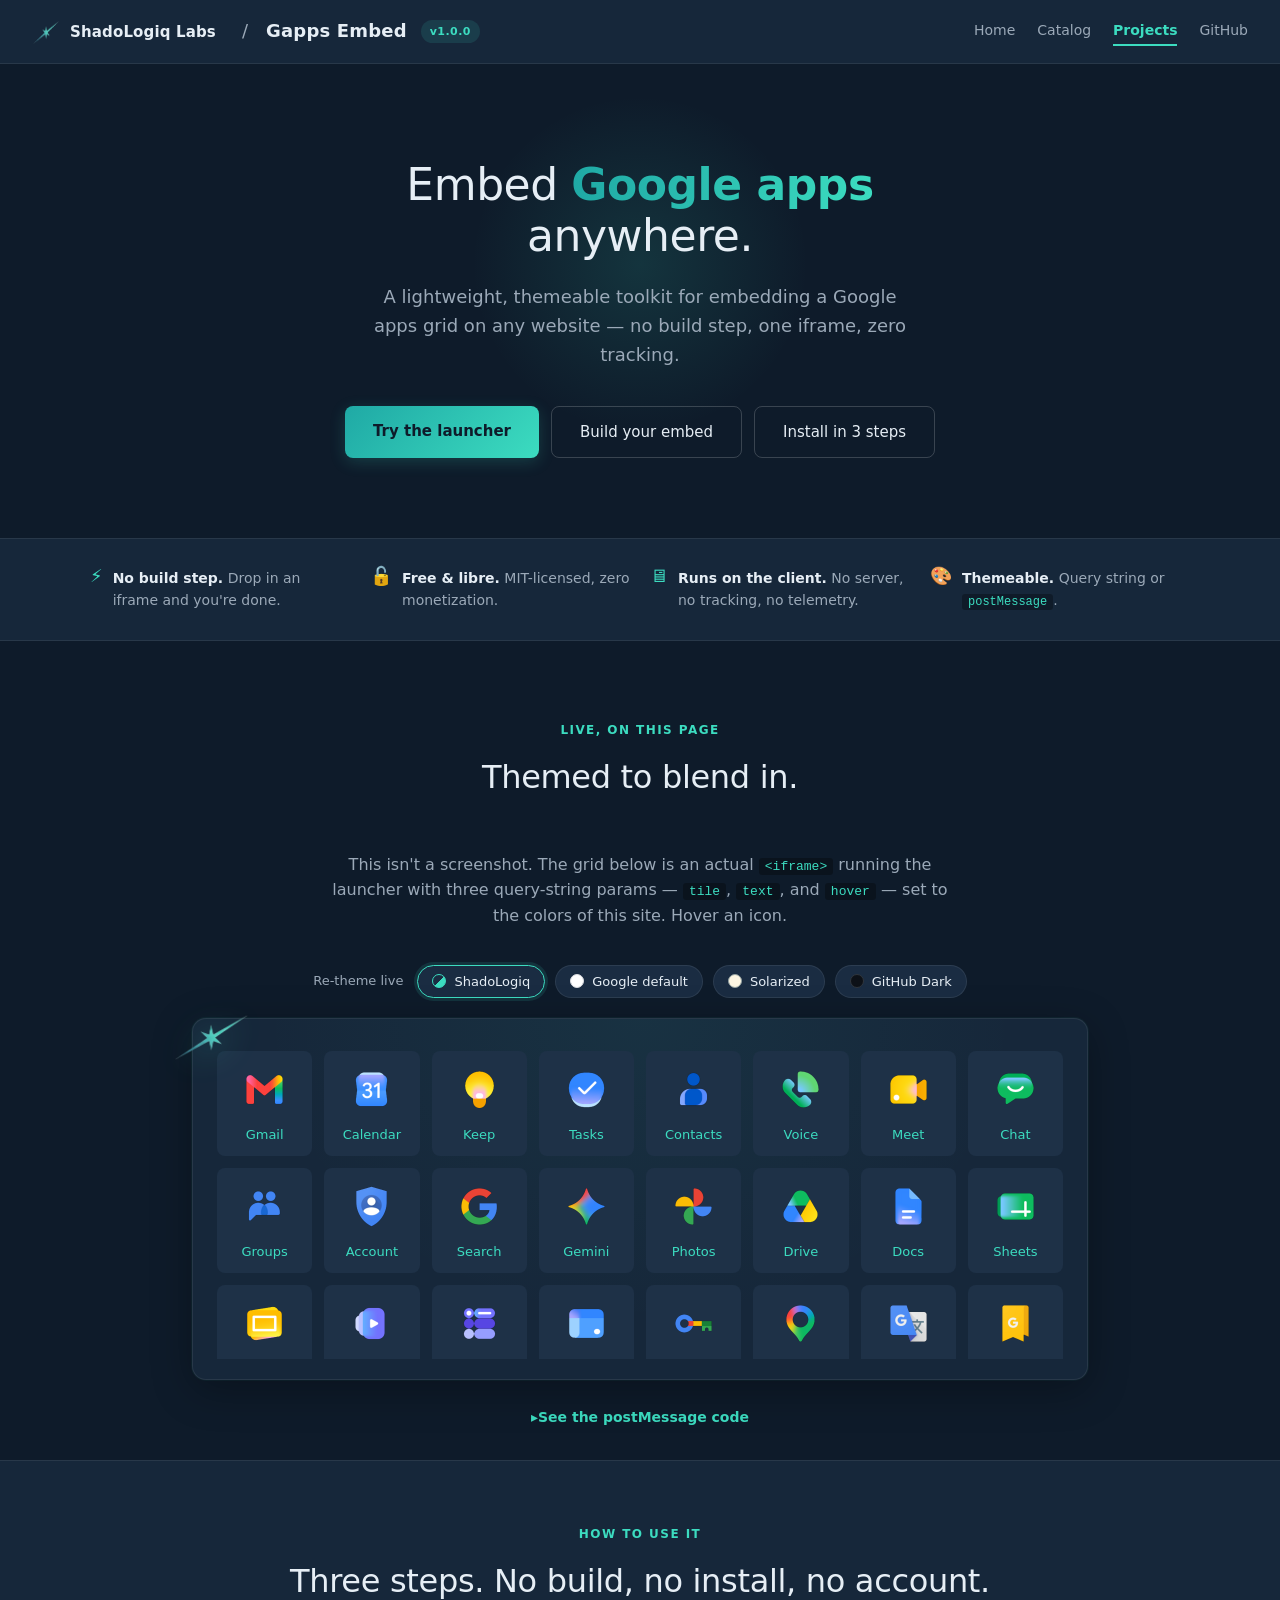
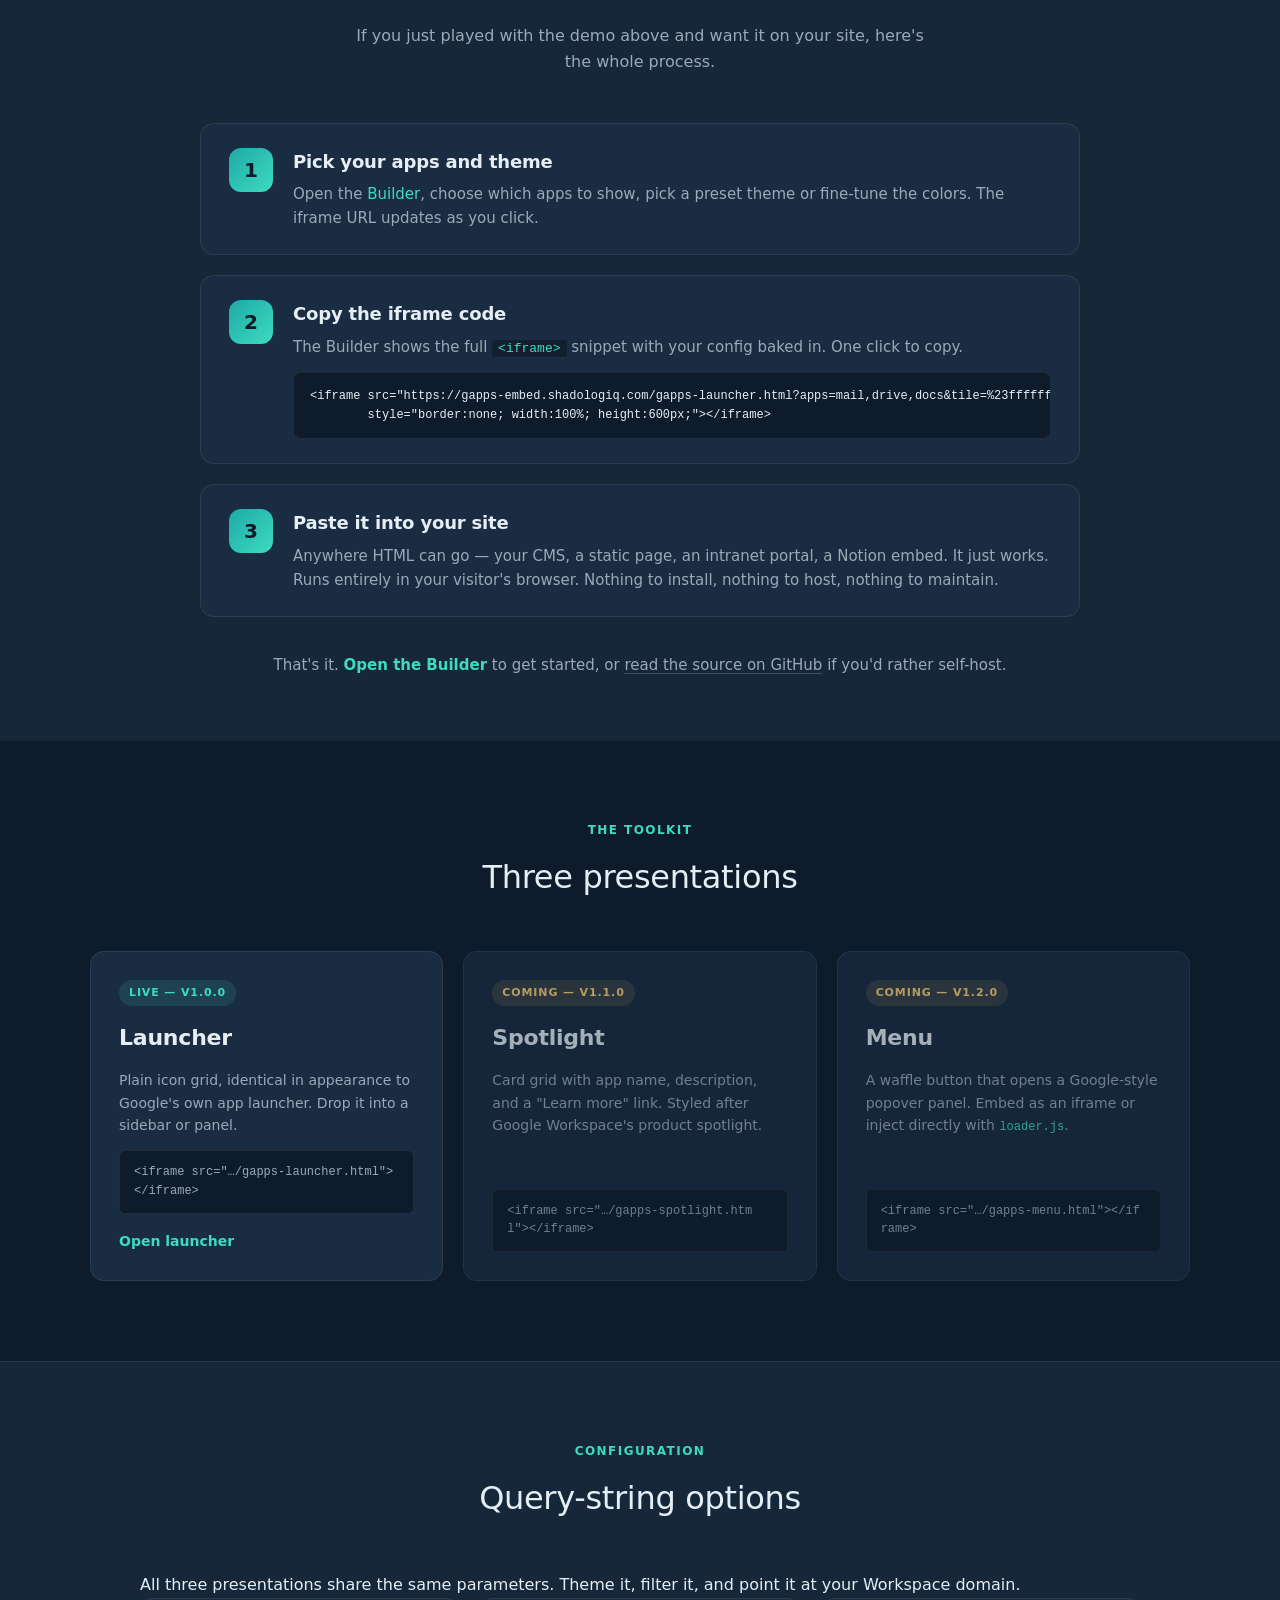
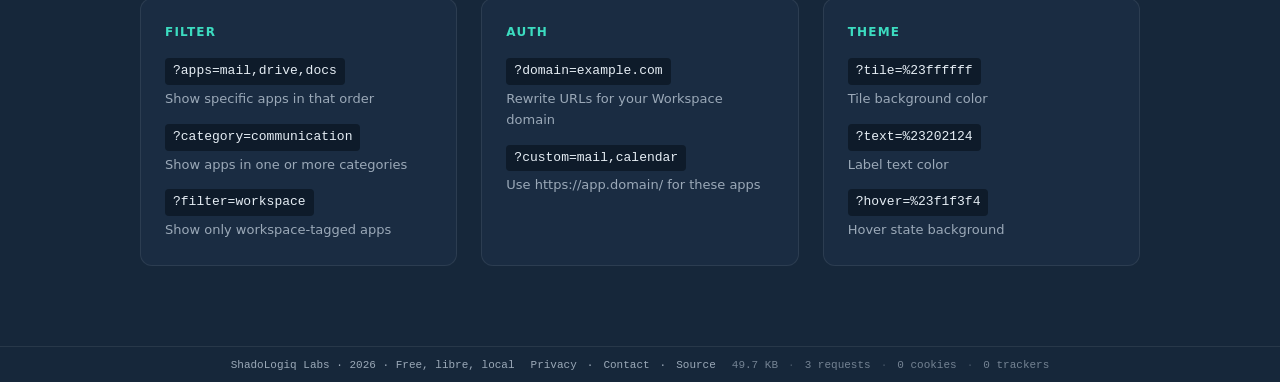
==== index.html @ b4b1fb2a "Point Catalog nav tab at catalog.shadologiq.com The catalog moved to catalog.shadologiq.com (tools. " ====
<!DOCTYPE html>
<!--
   ███████ ██   ██  █████  ██████   ██████  ██       ██████   ██████  ██  ██████
   ██      ██   ██ ██   ██ ██   ██ ██    ██ ██      ██    ██ ██       ██ ██    ██
   ███████ ███████ ███████ ██   ██ ██    ██ ██      ██    ██ ██   ███ ██ ██    ██
        ██ ██   ██ ██   ██ ██   ██ ██    ██ ██      ██    ██ ██    ██ ██ ██ ▄▄ ██
   ███████ ██   ██ ██   ██ ██████   ██████  ███████  ██████   ██████  ██  ██████
                                                                          ▀▀
                      L  A  B  S    ·    G  A  P  P  S    E  M  B  E  D

   Reading the source? Good.
   This is one HTML page, vanilla JS, one PNG sprite. No framework, no build.
   Drop the iframe on any site, theme it via three URL params, ship.
   Documentation, the actual source, and contribution guide:
       github.com/shadologiq-labs/gapps-embed   ·   MIT-licensed
-->
<html lang="en">
<head>
<meta charset="utf-8">
<meta name="viewport" content="width=device-width, initial-scale=1">
<title>Gapps Embed — Embed Google apps anywhere</title>
<meta name="description" content="A lightweight, themeable toolkit for embedding a Google apps grid on any site. Free, open source, no telemetry, no build step.">

<link rel="icon" href="assets/favicon.ico" sizes="any">
<link rel="icon" type="image/png" sizes="32x32" href="assets/favicon-32.png">
<link rel="icon" type="image/png" sizes="192x192" href="assets/favicon-192.png">
<link rel="apple-touch-icon" sizes="256x256" href="assets/favicon-256.png">

<style>
  :root {
    --navy:        #16273A;
    --navy-deep:   #0E1B2A;
    --navy-soft:   #1E3147;
    --teal:        #1FA9A5;
    --teal-bright: #3CDCC0;
    --ink:         #E6EEF5;
    --ink-mute:    #9BA9B8;
    --line:        rgba(255,255,255,0.08);
    --tile:        #1A2C42;
    --pill-bg:     rgba(60, 220, 192, 0.12);
    --pill-text:   #3CDCC0;
    --soon-bg:     rgba(255, 197, 100, 0.12);
    --soon-text:   #FFD27A;
  }

  *, *::before, *::after { box-sizing: border-box; margin: 0; padding: 0; }

  /* Universal focus ring — teal, visible only on keyboard focus. */
  :focus { outline: none; }
  :focus-visible {
    outline: 2px solid var(--teal-bright);
    outline-offset: 3px;
    border-radius: 4px;
    transition: outline-offset 0.12s ease-out;
  }
  .brand-chip:focus-visible,
  .btn-primary:focus-visible,
  .btn-secondary:focus-visible {
    outline-offset: 2px;
    border-radius: 8px;
  }
  .theme-btn:focus-visible {
    outline-offset: 2px;
    border-radius: 999px;
  }
  .skip-link {
    position: absolute;
    top: 8px;
    left: 8px;
    padding: 10px 18px;
    background: var(--teal-bright);
    color: var(--navy-deep);
    font-weight: 600;
    font-size: 14px;
    border-radius: 8px;
    text-decoration: none;
    transform: translateY(-120%);
    transition: transform 0.18s ease-out;
    z-index: 100;
  }
  .skip-link:focus-visible {
    transform: translateY(0);
    outline: none;
  }

  html, body {
    background: var(--navy-deep);
    color: var(--ink);
    font-family: system-ui, -apple-system, 'Segoe UI', Roboto, Arial, sans-serif;
    line-height: 1.6;
    -webkit-font-smoothing: antialiased;
  }

  a { color: var(--teal-bright); text-decoration: none; }
  a:hover { text-decoration: underline; }

  /* ── Header ── */
  header {
    background: var(--navy);
    border-bottom: 1px solid var(--line);
    padding: 0 32px;
    height: 64px;
    display: flex;
    align-items: center;
    gap: 14px;
  }

  header .brand-chip {
    display: flex;
    align-items: center;
    gap: 10px;
    text-decoration: none;
    color: var(--ink);
    padding: 4px 8px;
    margin-left: -8px;
    border-radius: 8px;
    transition: background 0.15s;
  }

  header .brand-chip:hover {
    background: rgba(255,255,255,0.04);
    text-decoration: none;
  }

  header .brand-chip img { width: 28px; height: 28px; }

  header .brand-name {
    font-size: 15px;
    font-weight: 600;
    letter-spacing: 0.01em;
  }

  header .crumb-sep {
    color: var(--ink-mute);
    font-size: 18px;
    font-weight: 300;
    margin: 0 4px;
  }

  header h1 {
    font-size: 18px;
    font-weight: 600;
    color: var(--ink);
    letter-spacing: 0.01em;
  }

  header h1 .by {
    font-weight: 400;
    color: var(--ink-mute);
    font-size: 13px;
    margin-left: 4px;
  }

  header .ver {
    font-size: 11px;
    background: var(--pill-bg);
    color: var(--pill-text);
    padding: 3px 9px;
    border-radius: 99px;
    font-weight: 600;
    letter-spacing: 0.04em;
  }

  header nav {
    margin-left: auto;
    display: flex;
    gap: 22px;
    font-size: 14px;
  }

  header nav a {
    color: var(--ink-mute);
    transition: color 0.15s;
    padding: 2px 0;
  }

  header nav a:hover {
    color: var(--ink);
    text-decoration: none;
  }

  header nav a.is-active {
    color: var(--teal-bright);
    font-weight: 600;
    border-bottom: 2px solid var(--teal-bright);
  }

  /* ── Hero ── */
  .hero {
    text-align: center;
    padding: 96px 32px 80px;
    max-width: 760px;
    margin: 0 auto;
    position: relative;
  }

  /* Brand flare — subtle echo of the homepage's ignition flare.
     No animation here; project pages get ambient brand presence, not ceremony. */
  .hero::before {
    content: '';
    position: absolute;
    top: 30px;
    left: 50%;
    transform: translateX(-50%);
    width: 340px;
    height: 340px;
    background: radial-gradient(circle, rgba(60,220,192,1) 0%, rgba(60,220,192,0) 70%);
    opacity: 0.13;
    pointer-events: none;
    z-index: 0;
  }

  .hero > * { position: relative; z-index: 1; }

  .hero h2 {
    font-size: 44px;
    font-weight: 300;
    line-height: 1.15;
    margin-bottom: 22px;
    letter-spacing: -0.01em;
  }

  .hero h2 strong {
    font-weight: 700;
    background: linear-gradient(90deg, var(--teal), var(--teal-bright));
    -webkit-background-clip: text;
    background-clip: text;
    color: transparent;
  }

  .hero p {
    font-size: 18px;
    color: var(--ink-mute);
    max-width: 560px;
    margin: 0 auto 36px;
  }

  .hero-actions {
    display: flex;
    gap: 12px;
    justify-content: center;
    flex-wrap: wrap;
  }

  .btn-primary {
    display: inline-block;
    padding: 13px 28px;
    background: linear-gradient(135deg, var(--teal), var(--teal-bright));
    color: var(--navy-deep);
    border-radius: 8px;
    font-size: 15px;
    font-weight: 600;
    border: none;
    transition: transform 0.15s, box-shadow 0.15s;
    box-shadow: 0 4px 16px rgba(60,220,192,0.18);
  }

  .btn-primary:hover {
    transform: translateY(-1px);
    box-shadow: 0 6px 20px rgba(60,220,192,0.3);
    text-decoration: none;
  }

  .btn-secondary {
    display: inline-block;
    padding: 13px 28px;
    border: 1px solid rgba(255,255,255,0.18);
    color: var(--ink);
    border-radius: 8px;
    font-size: 15px;
    font-weight: 500;
    transition: background 0.15s, border-color 0.15s;
  }

  .btn-secondary:hover {
    background: rgba(255,255,255,0.06);
    border-color: rgba(255,255,255,0.28);
    text-decoration: none;
  }

  /* ── Principles strip ── */
  .principles {
    background: var(--navy);
    border-top: 1px solid var(--line);
    border-bottom: 1px solid var(--line);
    padding: 28px 32px;
  }

  .principles ul {
    list-style: none;
    max-width: 1100px;
    margin: 0 auto;
    display: grid;
    grid-template-columns: repeat(auto-fit, minmax(220px, 1fr));
    gap: 20px;
  }

  .principles li {
    display: flex;
    align-items: flex-start;
    gap: 10px;
    font-size: 14px;
    color: var(--ink-mute);
  }

  .principles li strong {
    color: var(--ink);
    font-weight: 600;
  }

  .principles .icon {
    color: var(--teal-bright);
    font-size: 18px;
    line-height: 1;
    flex-shrink: 0;
  }

  /* ── Live demo ── */
  .live-demo {
    padding: 80px 32px 24px;
    max-width: 960px;
    margin: 0 auto;
    text-align: center;
  }

  .demo-lede {
    color: var(--ink-mute);
    font-size: 16px;
    max-width: 640px;
    margin: 0 auto 36px;
  }

  .demo-lede code {
    font-family: 'Menlo', 'Consolas', monospace;
    font-size: 13px;
    color: var(--teal-bright);
    background: rgba(0,0,0,0.3);
    padding: 1px 6px;
    border-radius: 3px;
  }

  .theme-switcher {
    display: flex;
    flex-wrap: wrap;
    gap: 10px;
    justify-content: center;
    align-items: center;
    margin-bottom: 20px;
  }

  .theme-switcher-label {
    font-size: 13px;
    color: var(--ink-mute);
    margin-right: 4px;
  }

  .theme-btn {
    display: inline-flex;
    align-items: center;
    gap: 8px;
    padding: 8px 14px;
    background: var(--tile);
    border: 1px solid var(--line);
    border-radius: 99px;
    color: var(--ink);
    font-size: 13px;
    font-weight: 500;
    font-family: inherit;
    cursor: pointer;
    transition: border-color 0.15s, background 0.15s, transform 0.1s;
  }

  .theme-btn:hover {
    border-color: rgba(60,220,192,0.4);
    background: var(--navy-soft);
  }

  .theme-btn.is-active {
    border-color: var(--teal-bright);
    box-shadow: 0 0 0 3px rgba(60,220,192,0.12);
  }

  .theme-btn:active { transform: scale(0.97); }

  .theme-btn .swatch {
    width: 14px;
    height: 14px;
    border-radius: 99px;
    border: 1px solid;
    flex-shrink: 0;
  }

  .demo-frame {
    background: var(--navy);
    border: 1px solid var(--line);
    border-radius: 14px;
    padding: 20px 12px;
    box-shadow: 0 10px 40px rgba(0,0,0,0.3), 0 0 0 1px rgba(60,220,192,0.05);
    position: relative;
    transition: background 0.3s;
  }

  .demo-frame::before {
    content: '';
    position: absolute;
    inset: 0;
    background: radial-gradient(ellipse at top, rgba(60,220,192,0.06) 0%, transparent 60%);
    pointer-events: none;
    border-radius: 14px;
  }

  /* Spark accent: brand punctuation, leads the eye into the demo */
  .demo-frame::after {
    content: '';
    position: absolute;
    top: -22px;
    left: -22px;
    width: 80px;
    height: 80px;
    background: url('assets/sll_spark_service_mark.png') no-repeat center / contain;
    filter: drop-shadow(0 4px 16px rgba(60,220,192,0.45));
    pointer-events: none;
    z-index: 2;
  }

  .demo-frame iframe {
    border: none;
    width: 100%;
    height: 320px;
    display: block;
    position: relative;
    z-index: 1;
    opacity: 0;
    transition: opacity 0.4s ease-out;
  }

  .demo-frame.is-loaded iframe { opacity: 1; }

  .demo-skeleton {
    position: absolute;
    inset: 20px 12px;
    display: flex;
    align-items: center;
    justify-content: center;
    pointer-events: none;
    z-index: 1;
    transition: opacity 0.4s ease-out;
  }

  .demo-frame.is-loaded .demo-skeleton { opacity: 0; }

  .demo-skeleton::before {
    content: '';
    width: 56px;
    height: 56px;
    background: url('assets/sll_spark_service_mark.png') no-repeat center / contain;
    filter: drop-shadow(0 0 14px rgba(60,220,192,0.5));
    animation: spark-pulse 1.4s ease-in-out infinite;
  }

  @keyframes spark-pulse {
    0%, 100% { opacity: 0.35; transform: scale(0.92); }
    50%      { opacity: 0.9;  transform: scale(1.05); }
  }

  /* Reduced-motion respected — decorative transitions off, meaningful ones kept. */
  @media (prefers-reduced-motion: reduce) {
    .demo-skeleton::before { animation: none; opacity: 0.55; }
    .btn-primary, .btn-secondary, .theme-btn, .card, .card-link {
      transition: none !important;
    }
    .btn-primary:hover { transform: none; }
    .theme-btn:active { transform: none; }
  }

  .demo-source {
    margin-top: 18px;
    text-align: left;
    max-width: 720px;
    margin-left: auto;
    margin-right: auto;
  }

  .demo-source summary {
    color: var(--teal-bright);
    font-size: 14px;
    font-weight: 600;
    cursor: pointer;
    padding: 8px 0;
    list-style: none;
    text-align: center;
  }

  .demo-source summary::-webkit-details-marker { display: none; }

  .demo-source summary::before {
    content: '▸ ';
    transition: transform 0.15s;
    display: inline-block;
  }

  .demo-source[open] summary::before {
    transform: rotate(90deg);
  }

  .demo-source pre {
    background: var(--navy-deep);
    border: 1px solid var(--line);
    border-radius: 8px;
    padding: 16px 18px;
    margin-top: 10px;
    overflow-x: auto;
    font-family: 'Menlo', 'Consolas', monospace;
    font-size: 13px;
    color: var(--ink);
    line-height: 1.6;
  }

  .demo-source .hl-comment { color: var(--ink-mute); font-style: italic; }
  .demo-source .hl-str     { color: var(--teal-bright); }

  /* ── Install: the visitor's actual question after the demo ── */
  .install {
    padding: 64px 32px;
    background: var(--navy);
    border-top: 1px solid var(--line);
  }

  .install-inner { max-width: 880px; margin: 0 auto; }

  .install .section-eyebrow,
  .install .section-title { text-align: center; }
  .install .section-title { margin-bottom: 16px; }

  .install-lede {
    text-align: center;
    color: var(--ink-mute);
    max-width: 580px;
    margin: 0 auto 48px;
  }

  .install-steps {
    list-style: none;
    display: flex;
    flex-direction: column;
    gap: 20px;
    counter-reset: step;
  }

  .install-steps li {
    display: flex;
    gap: 20px;
    align-items: flex-start;
    background: var(--tile);
    border: 1px solid var(--line);
    border-radius: 14px;
    padding: 24px 28px;
    transition: border-color 0.15s;
  }

  .install-steps li:hover { border-color: rgba(60,220,192,0.3); }

  .step-num {
    flex-shrink: 0;
    width: 44px;
    height: 44px;
    border-radius: 12px;
    background: linear-gradient(135deg, var(--teal), var(--teal-bright));
    color: var(--navy-deep);
    display: flex;
    align-items: center;
    justify-content: center;
    font-size: 20px;
    font-weight: 700;
  }

  .step-body { flex: 1; min-width: 0; }

  .step-body h4 {
    font-size: 18px;
    font-weight: 600;
    color: var(--ink);
    margin-bottom: 6px;
    letter-spacing: -0.01em;
  }

  .step-body p {
    font-size: 15px;
    color: var(--ink-mute);
  }

  .step-body p code {
    font-family: 'Menlo', 'Consolas', monospace;
    font-size: 13px;
    color: var(--teal-bright);
    background: rgba(0,0,0,0.3);
    padding: 1px 6px;
    border-radius: 3px;
  }

  .step-body pre {
    background: var(--navy-deep);
    border: 1px solid var(--line);
    border-radius: 8px;
    padding: 14px 16px;
    margin-top: 12px;
    overflow-x: auto;
    font-family: 'Menlo', 'Consolas', monospace;
    font-size: 12px;
    color: var(--ink);
    line-height: 1.55;
  }

  .install-foot {
    text-align: center;
    margin-top: 36px;
    color: var(--ink-mute);
    font-size: 15px;
  }

  .install-foot a {
    color: var(--teal-bright);
    font-weight: 600;
  }

  .install-foot .muted-link {
    color: var(--ink-mute);
    font-weight: 500;
    text-decoration: underline;
    text-decoration-color: rgba(155,169,184,0.3);
    text-underline-offset: 3px;
  }

  .install-foot .muted-link:hover { color: var(--ink); text-decoration-color: var(--ink); }

  /* ── Presentations ── */
  .presentations {
    padding: 80px 32px;
  }

  .section-eyebrow {
    text-align: center;
    font-size: 12px;
    font-weight: 700;
    text-transform: uppercase;
    letter-spacing: 0.12em;
    color: var(--teal-bright);
    margin-bottom: 12px;
  }

  .section-title {
    text-align: center;
    font-size: 32px;
    font-weight: 300;
    margin-bottom: 48px;
    letter-spacing: -0.01em;
  }

  .cards {
    display: grid;
    grid-template-columns: repeat(auto-fit, minmax(280px, 1fr));
    gap: 20px;
    max-width: 1100px;
    margin: 0 auto;
  }

  .card {
    background: var(--tile);
    border-radius: 14px;
    padding: 28px;
    border: 1px solid var(--line);
    display: flex;
    flex-direction: column;
    gap: 14px;
    transition: border-color 0.15s, transform 0.15s;
  }

  .card:hover {
    border-color: rgba(60,220,192,0.3);
  }

  .card-badge {
    display: inline-block;
    font-size: 11px;
    font-weight: 700;
    text-transform: uppercase;
    letter-spacing: 0.08em;
    padding: 4px 10px;
    border-radius: 99px;
    align-self: flex-start;
  }

  .badge-live { background: var(--pill-bg); color: var(--pill-text); }
  .badge-soon { background: var(--soon-bg); color: var(--soon-text); }

  .card h4 {
    font-size: 22px;
    font-weight: 600;
    color: var(--ink);
    letter-spacing: -0.01em;
  }

  .card p {
    font-size: 14px;
    color: var(--ink-mute);
    flex: 1;
  }

  .card-embed {
    background: var(--navy-deep);
    border: 1px solid var(--line);
    border-radius: 6px;
    padding: 12px 14px;
    font-family: 'Menlo', 'Consolas', monospace;
    font-size: 12px;
    color: var(--ink-mute);
    word-break: break-all;
    line-height: 1.55;
  }

  .card-link {
    display: inline-flex;
    align-items: center;
    gap: 6px;
    font-size: 14px;
    font-weight: 600;
    color: var(--teal-bright);
    margin-top: 2px;
  }

  .card-link:hover {
    text-decoration: none;
  }

  .card.coming-soon { opacity: 0.7; }

  /* ── Params ── */
  .params {
    background: var(--navy);
    padding: 80px 32px;
    border-top: 1px solid var(--line);
  }

  .params-inner {
    max-width: 1000px;
    margin: 0 auto;
  }

  .params > p {
    text-align: center;
    color: var(--ink-mute);
    margin-bottom: 40px;
    max-width: 560px;
    margin-left: auto;
    margin-right: auto;
  }

  .param-grid {
    display: grid;
    grid-template-columns: repeat(auto-fit, minmax(280px, 1fr));
    gap: 24px;
  }

  .param-group {
    background: var(--tile);
    border: 1px solid var(--line);
    border-radius: 12px;
    padding: 24px;
  }

  .param-group h5 {
    font-size: 12px;
    font-weight: 700;
    text-transform: uppercase;
    letter-spacing: 0.1em;
    color: var(--teal-bright);
    margin-bottom: 16px;
  }

  .param-row {
    display: flex;
    flex-direction: column;
    gap: 4px;
    margin-bottom: 14px;
  }

  .param-row:last-child { margin-bottom: 0; }

  .param-row code {
    font-family: 'Menlo', 'Consolas', monospace;
    font-size: 13px;
    color: var(--ink);
    background: var(--navy-deep);
    padding: 3px 8px;
    border-radius: 4px;
    align-self: flex-start;
  }

  .param-row span {
    font-size: 13px;
    color: var(--ink-mute);
  }

  /* ── Footer ── */
  /* Canonical footer strip — consistent across all ShadoLogiq Labs surfaces. */
  footer {
    background: var(--navy);
    border-top: 1px solid var(--line);
    padding: 10px 32px;
    display: flex;
    align-items: center;
    gap: 16px;
    font-family: 'Menlo', 'Consolas', monospace;
    font-size: 11px;
    color: var(--ink-mute);
    flex-wrap: wrap;
    justify-content: center;
  }

  footer p { margin: 0; }
  .footer-org { color: var(--ink-mute); }

  .footer-links { display: flex; gap: 10px; align-items: center; }
  .footer-links a { color: var(--ink-mute); transition: color 0.15s; }
  .footer-links a:hover { color: var(--teal-bright); text-decoration: none; }

  .footer-stats {
    display: flex;
    gap: 10px;
    opacity: 0.7;
    align-items: center;
    flex-wrap: wrap;
  }

  .footer-stats .stat-sep { opacity: 0.5; }

  /* ── Mobile ── */
  @media (max-width: 640px) {
    header { height: auto; padding: 12px 18px; flex-wrap: wrap; }
    header nav { width: 100%; margin: 0; gap: 16px; }
    .hero { padding: 60px 18px 56px; }
    .hero h2 { font-size: 32px; }
    .hero p { font-size: 16px; }
    .live-demo, .install, .presentations, .params, footer { padding-left: 18px; padding-right: 18px; }
    .install-steps li { flex-direction: column; gap: 14px; padding: 20px; }
    .step-num { width: 36px; height: 36px; font-size: 17px; }
    .demo-frame iframe { height: 480px; }
    .demo-frame::after { width: 60px; height: 60px; top: -16px; left: -16px; }
    .section-title { font-size: 26px; }
  }
</style>
</head>
<body>

<a href="#main" class="skip-link">Skip to main content</a>

<header>
  <a href="https://shadologiq.com" class="brand-chip" aria-label="ShadoLogiq Labs home">
    <img src="assets/sll_spark_service_mark.png" alt="">
    <span class="brand-name">ShadoLogiq Labs</span>
  </a>
  <span class="crumb-sep">/</span>
  <h1>Gapps Embed</h1>
  <span class="ver">v1.0.0</span>
  <nav aria-label="Primary">
    <a href="https://shadologiq.com/">Home</a>
    <a href="https://catalog.shadologiq.com/">Catalog</a>
    <a href="https://shadologiq.com/projects/" class="is-active" aria-current="page">Projects</a>
    <a href="https://github.com/shadologiq-labs">GitHub</a>
  </nav>
</header>

<section class="hero" id="main">
  <h2>Embed <strong>Google apps</strong> anywhere.</h2>
  <p>A lightweight, themeable toolkit for embedding a Google apps grid on any website — no build step, one iframe, zero tracking.</p>
  <div class="hero-actions">
    <a href="gapps-launcher.html" class="btn-primary">Try the launcher</a>
    <a href="gapps-builder.html" class="btn-secondary">Build your embed</a>
    <a href="#install" class="btn-secondary">Install in 3 steps</a>
  </div>
</section>

<section class="principles">
  <ul>
    <li><span class="icon">⚡</span><span><strong>No build step.</strong> Drop in an iframe and you're done.</span></li>
    <li><span class="icon">🔓</span><span><strong>Free &amp; libre.</strong> MIT-licensed, zero monetization.</span></li>
    <li><span class="icon">🖥</span><span><strong>Runs on the client.</strong> No server, no tracking, no telemetry.</span></li>
    <li><span class="icon">🎨</span><span><strong>Themeable.</strong> Query string or <code style="background:rgba(0,0,0,0.3);padding:1px 6px;border-radius:3px;font-size:12px;color:var(--teal-bright);">postMessage</code>.</span></li>
  </ul>
</section>

<section class="live-demo">
  <div class="section-eyebrow">Live, on this page</div>
  <h3 class="section-title">Themed to blend in.</h3>
  <p class="demo-lede">This isn't a screenshot. The grid below is an actual <code>&lt;iframe&gt;</code> running the launcher with three query-string params — <code>tile</code>, <code>text</code>, and <code>hover</code> — set to the colors of this site. Hover an icon.</p>

  <div class="theme-switcher" role="group" aria-label="Theme presets">
    <span class="theme-switcher-label">Re-theme live</span>
    <button type="button" class="theme-btn is-active" data-theme="shadologiq"
            data-tile="#1E3147" data-text="#3CDCC0" data-hover="#3CDCC0" data-hover-text="#0E1B2A">
      <span class="swatch" style="background:linear-gradient(135deg,#1A2C42 0%,#1A2C42 50%,#3CDCC0 50%,#3CDCC0 100%);border-color:#3CDCC0"></span>
      ShadoLogiq
    </button>
    <button type="button" class="theme-btn" data-theme="google"
            data-tile="#ffffff" data-text="#3c4043" data-hover="#f1f3f4"
            data-frame-bg="#ffffff">
      <span class="swatch" style="background:#ffffff;border-color:#dadce0"></span>
      Google default
    </button>
    <button type="button" class="theme-btn" data-theme="solarized"
            data-tile="#FDF6E3" data-text="#586E75" data-hover="#EEE8D5">
      <span class="swatch" style="background:#FDF6E3;border-color:#93A1A1"></span>
      Solarized
    </button>
    <button type="button" class="theme-btn" data-theme="github-dark"
            data-tile="#0D1117" data-text="#C9D1D9" data-hover="#161B22">
      <span class="swatch" style="background:#0D1117;border-color:#30363D"></span>
      GitHub Dark
    </button>
  </div>

  <div class="demo-frame" id="demo-frame">
    <div class="demo-skeleton" aria-hidden="true"></div>
    <iframe
      id="demo-iframe"
      src="gapps-launcher.html?tile=%231E3147&amp;text=%233CDCC0&amp;hover=%233CDCC0&amp;texthover=%230E1B2A"
      title="Gapps Embed launcher — themed for ShadoLogiq Labs"
      loading="lazy"
      onload="document.getElementById('demo-frame').classList.add('is-loaded')"></iframe>
  </div>

  <details class="demo-source">
    <summary>See the postMessage code</summary>
<pre><code><span class="hl-comment">// Re-theme the launcher live — no reload, no query-string rebuild</span>
iframe.contentWindow.postMessage({
  type: <span class="hl-str">'gapps-embed-theme'</span>,
  tileBg:         <span class="hl-str">'#1E3147'</span>,  <span class="hl-comment">// muted navy at rest</span>
  hoverBg:        <span class="hl-str">'#3CDCC0'</span>,  <span class="hl-comment">// ignite to teal-bright on hover</span>
  textColor:      <span class="hl-str">'#3CDCC0'</span>,  <span class="hl-comment">// teal label at rest</span>
  textColorHover: <span class="hl-str">'#0E1B2A'</span>   <span class="hl-comment">// flip to navy-deep on the lit tile</span>
}, <span class="hl-str">'*'</span>);</code></pre>
  </details>
</section>

<script>
  (function() {
    var iframe = document.getElementById('demo-iframe');
    var buttons = document.querySelectorAll('.theme-btn');

    var frame = document.querySelector('.demo-frame');

    function applyTheme(btn) {
      buttons.forEach(function(b) { b.classList.remove('is-active'); });
      btn.classList.add('is-active');

      frame.style.background = btn.dataset.tile;

      iframe.contentWindow.postMessage({
        type: 'gapps-embed-theme',
        tileBg:         btn.dataset.tile,
        hoverBg:        btn.dataset.hover,
        textColor:      btn.dataset.text,
        textColorHover: btn.dataset.hoverText || btn.dataset.text
      }, '*');
    }

    buttons.forEach(function(btn) {
      btn.addEventListener('click', function() { applyTheme(btn); });
    });

    // Escape: if a theme button is focused, reset to ShadoLogiq default.
    // Otherwise blur whatever's focused — clears stuck focus rings.
    document.addEventListener('keydown', function (e) {
      if (e.key !== 'Escape') return;
      var active = document.activeElement;
      var isThemeBtn = active && active.classList && active.classList.contains('theme-btn');
      if (isThemeBtn) {
        applyTheme(buttons[0]); // first button = ShadoLogiq default
      }
      if (active && active.blur) active.blur();
    });
  })();
</script>

<!-- ──────────── Install: the visitor's actual question after the demo ──────────── -->
<section class="install" id="install">
  <div class="install-inner">
    <div class="section-eyebrow">How to use it</div>
    <h3 class="section-title">Three steps. No build, no install, no account.</h3>
    <p class="install-lede">If you just played with the demo above and want it on your site, here's the whole process.</p>

    <ol class="install-steps">
      <li>
        <div class="step-num">1</div>
        <div class="step-body">
          <h4>Pick your apps and theme</h4>
          <p>Open the <a href="gapps-builder.html">Builder</a>, choose which apps to show, pick a preset theme or fine-tune the colors. The iframe URL updates as you click.</p>
        </div>
      </li>
      <li>
        <div class="step-num">2</div>
        <div class="step-body">
          <h4>Copy the iframe code</h4>
          <p>The Builder shows the full <code>&lt;iframe&gt;</code> snippet with your config baked in. One click to copy.</p>
          <pre><code>&lt;iframe src="https://gapps-embed.shadologiq.com/gapps-launcher.html?apps=mail,drive,docs&amp;tile=%23ffffff"
        style="border:none; width:100%; height:600px;"&gt;&lt;/iframe&gt;</code></pre>
        </div>
      </li>
      <li>
        <div class="step-num">3</div>
        <div class="step-body">
          <h4>Paste it into your site</h4>
          <p>Anywhere HTML can go — your CMS, a static page, an intranet portal, a Notion embed. It just works. Runs entirely in your visitor's browser. Nothing to install, nothing to host, nothing to maintain.</p>
        </div>
      </li>
    </ol>

    <p class="install-foot">
      That's it. <a href="gapps-builder.html">Open the Builder</a> to get started, or
      <a href="https://github.com/shadologiq-labs/gapps-embed" class="muted-link">read the source on GitHub</a>
      if you'd rather self-host.
    </p>
  </div>
</section>

<section class="presentations">
  <div class="section-eyebrow">The toolkit</div>
  <h3 class="section-title">Three presentations</h3>
  <div class="cards">

    <div class="card">
      <span class="card-badge badge-live">Live — v1.0.0</span>
      <h4>Launcher</h4>
      <p>Plain icon grid, identical in appearance to Google's own app launcher. Drop it into a sidebar or panel.</p>
      <div class="card-embed">&lt;iframe src="…/gapps-launcher.html"&gt;&lt;/iframe&gt;</div>
      <a href="gapps-launcher.html" class="card-link">Open launcher</a>
    </div>

    <div class="card coming-soon">
      <span class="card-badge badge-soon">Coming — v1.1.0</span>
      <h4>Spotlight</h4>
      <p>Card grid with app name, description, and a "Learn more" link. Styled after Google Workspace's product spotlight.</p>
      <div class="card-embed">&lt;iframe src="…/gapps-spotlight.html"&gt;&lt;/iframe&gt;</div>
    </div>

    <div class="card coming-soon">
      <span class="card-badge badge-soon">Coming — v1.2.0</span>
      <h4>Menu</h4>
      <p>A waffle button that opens a Google-style popover panel. Embed as an iframe or inject directly with <code style="font-size:12px;color:var(--teal-bright);">loader.js</code>.</p>
      <div class="card-embed">&lt;iframe src="…/gapps-menu.html"&gt;&lt;/iframe&gt;</div>
    </div>

  </div>
</section>

<section class="params">
  <div class="params-inner">
    <div class="section-eyebrow">Configuration</div>
    <h3 class="section-title">Query-string options</h3>
    <p>All three presentations share the same parameters. Theme it, filter it, and point it at your Workspace domain.</p>

    <div class="param-grid">

      <div class="param-group">
        <h5>Filter</h5>
        <div class="param-row">
          <code>?apps=mail,drive,docs</code>
          <span>Show specific apps in that order</span>
        </div>
        <div class="param-row">
          <code>?category=communication</code>
          <span>Show apps in one or more categories</span>
        </div>
        <div class="param-row">
          <code>?filter=workspace</code>
          <span>Show only workspace-tagged apps</span>
        </div>
      </div>

      <div class="param-group">
        <h5>Auth</h5>
        <div class="param-row">
          <code>?domain=example.com</code>
          <span>Rewrite URLs for your Workspace domain</span>
        </div>
        <div class="param-row">
          <code>?custom=mail,calendar</code>
          <span>Use https://app.domain/ for these apps</span>
        </div>
      </div>

      <div class="param-group">
        <h5>Theme</h5>
        <div class="param-row">
          <code>?tile=%23ffffff</code>
          <span>Tile background color</span>
        </div>
        <div class="param-row">
          <code>?text=%23202124</code>
          <span>Label text color</span>
        </div>
        <div class="param-row">
          <code>?hover=%23f1f3f4</code>
          <span>Hover state background</span>
        </div>
      </div>

    </div>
  </div>
</section>

<footer>
  <p class="footer-org">ShadoLogiq Labs · 2026 · Free, libre, local</p>
  <p class="footer-links">
    <a href="https://shadologiq.com/privacy/">Privacy</a>
    <span class="stat-sep">·</span>
    <a href="https://github.com/shadologiq-labs">Contact</a>
    <span class="stat-sep">·</span>
    <a href="https://github.com/shadologiq-labs/gapps-embed">Source</a>
  </p>
  <p class="footer-stats" aria-live="polite">
    <span class="stat" id="stat-weight">— KB</span>
    <span class="stat-sep">·</span>
    <span class="stat" id="stat-requests">— requests</span>
    <span class="stat-sep">·</span>
    <span class="stat">0 cookies</span>
    <span class="stat-sep">·</span>
    <span class="stat">0 trackers</span>
  </p>
</footer>

<script>
  (function () {
    function update() {
      try {
        var entries = performance.getEntriesByType('resource');
        var bytes = 0;
        entries.forEach(function (e) {
          bytes += e.transferSize || e.encodedBodySize || 0;
        });
        var nav = performance.getEntriesByType('navigation')[0];
        if (nav) bytes += nav.transferSize || nav.encodedBodySize || 0;

        var ownRequests = entries.filter(function (e) {
          return e.name.indexOf(location.origin) === 0;
        }).length + 1;

        var w = document.getElementById('stat-weight');
        var r = document.getElementById('stat-requests');
        if (w && bytes > 0) w.textContent = (bytes / 1024).toFixed(1) + ' KB';
        if (r) r.textContent = ownRequests + ' request' + (ownRequests === 1 ? '' : 's');
      } catch (e) { /* old browser — leave the dashes */ }
    }
    if (document.readyState === 'complete') update();
    else window.addEventListener('load', update);
  })();
</script>

</body>
</html>
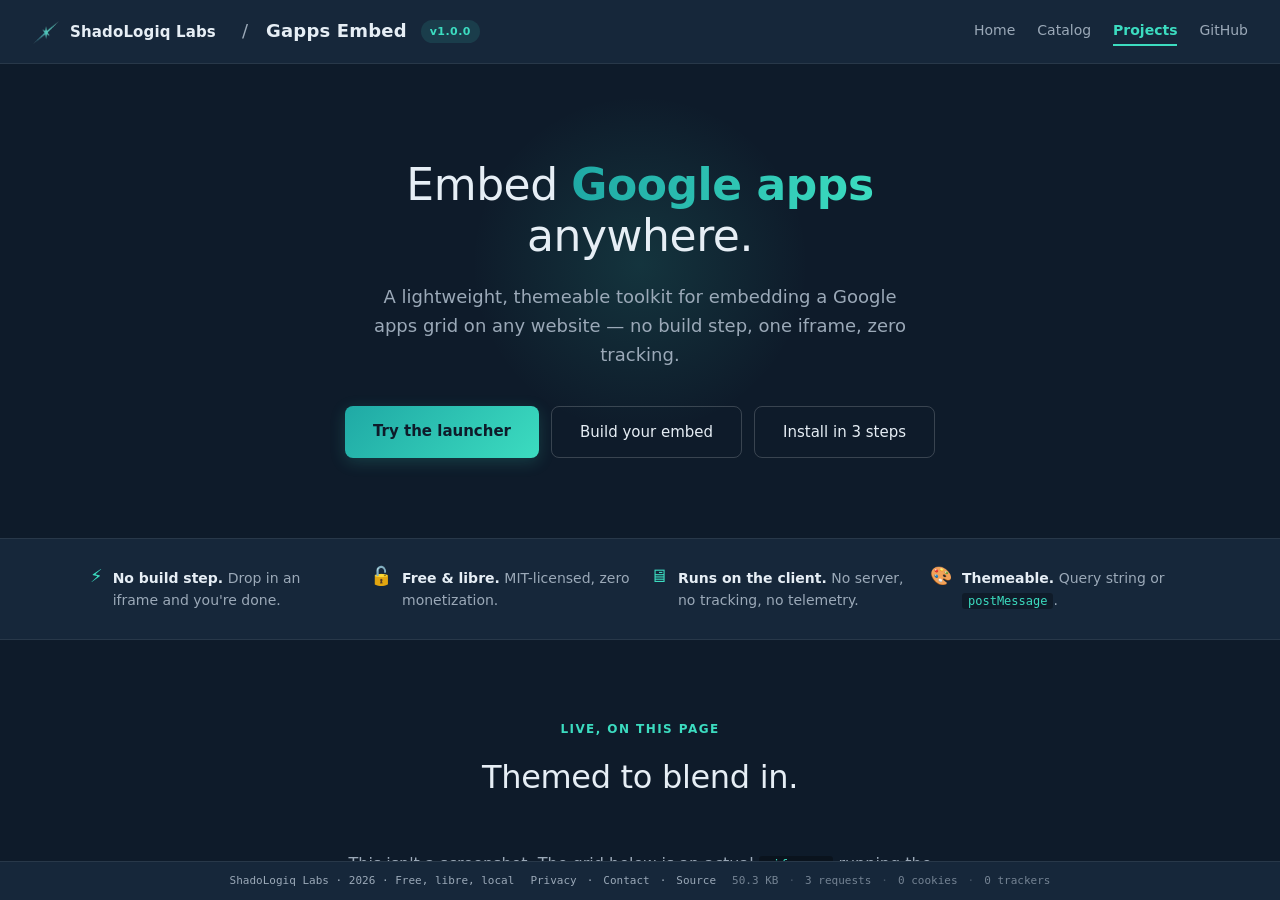
==== commit 3772d36f: "Port the app-shell layout to the gapps-embed landing page Brings index.html onto the same app-shell " ====
--- a/index.html
+++ b/index.html
@@ -83,12 +83,27 @@
     outline: none;
   }
 
-  html, body {
+  /* App-shell: non-scrolling flex column; header + footer pinned, a single
+     .content-well between them is the only scroll region. Matches the catalog
+     and home so the chrome stays put as content scrolls under it. */
+  html, body { height: 100%; }
+  body {
     background: var(--navy-deep);
     color: var(--ink);
     font-family: system-ui, -apple-system, 'Segoe UI', Roboto, Arial, sans-serif;
     line-height: 1.6;
     -webkit-font-smoothing: antialiased;
+    margin: 0;
+    display: flex;
+    flex-direction: column;
+    overflow: hidden;
+  }
+
+  .content-well {
+    flex: 1;
+    overflow-y: auto;
+    overflow-x: hidden;
+    scroll-padding-top: 16px;
   }
 
   a { color: var(--teal-bright); text-decoration: none; }
@@ -103,6 +118,7 @@
     display: flex;
     align-items: center;
     gap: 14px;
+    flex-shrink: 0;
   }
 
   header .brand-chip {
@@ -524,6 +540,7 @@
     padding: 64px 32px;
     background: var(--navy);
     border-top: 1px solid var(--line);
+    scroll-margin-top: 16px;
   }
 
   .install-inner { max-width: 880px; margin: 0 auto; }
@@ -815,6 +832,7 @@
     color: var(--ink-mute);
     flex-wrap: wrap;
     justify-content: center;
+    flex-shrink: 0;
   }
 
   footer p { margin: 0; }
@@ -869,6 +887,9 @@
     <a href="https://github.com/shadologiq-labs">GitHub</a>
   </nav>
 </header>
+
+<!-- Content well: the single scroll region (app-shell) -->
+<div class="content-well" id="content-well">
 
 <section class="hero" id="main">
   <h2>Embed <strong>Google apps</strong> anywhere.</h2>
@@ -1109,6 +1130,8 @@
   </div>
 </section>
 
+</div><!-- /.content-well -->
+
 <footer>
   <p class="footer-org">ShadoLogiq Labs · 2026 · Free, libre, local</p>
   <p class="footer-links">
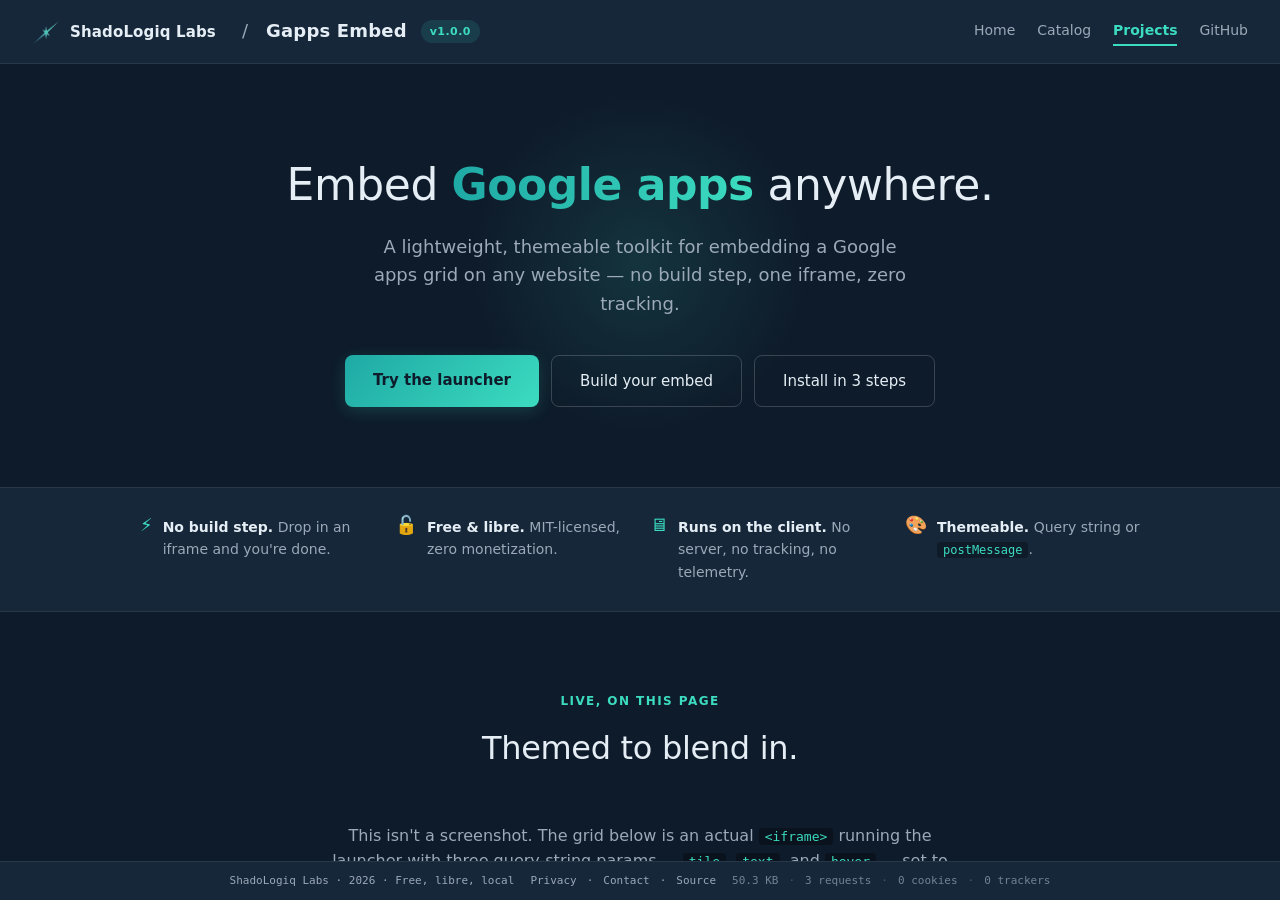
==== commit 71d7d337: "Standardize marketing-page content width to 1000px The marketing pages had drifted to four different" ====
--- a/index.html
+++ b/index.html
@@ -205,7 +205,7 @@
   .hero {
     text-align: center;
     padding: 96px 32px 80px;
-    max-width: 760px;
+    max-width: 1000px;
     margin: 0 auto;
     position: relative;
   }
@@ -304,7 +304,7 @@
 
   .principles ul {
     list-style: none;
-    max-width: 1100px;
+    max-width: 1000px;
     margin: 0 auto;
     display: grid;
     grid-template-columns: repeat(auto-fit, minmax(220px, 1fr));
@@ -334,7 +334,7 @@
   /* ── Live demo ── */
   .live-demo {
     padding: 80px 32px 24px;
-    max-width: 960px;
+    max-width: 1000px;
     margin: 0 auto;
     text-align: center;
   }
@@ -543,7 +543,7 @@
     scroll-margin-top: 16px;
   }
 
-  .install-inner { max-width: 880px; margin: 0 auto; }
+  .install-inner { max-width: 1000px; margin: 0 auto; }
 
   .install .section-eyebrow,
   .install .section-title { text-align: center; }
@@ -677,7 +677,7 @@
     display: grid;
     grid-template-columns: repeat(auto-fit, minmax(280px, 1fr));
     gap: 20px;
-    max-width: 1100px;
+    max-width: 1000px;
     margin: 0 auto;
   }
 
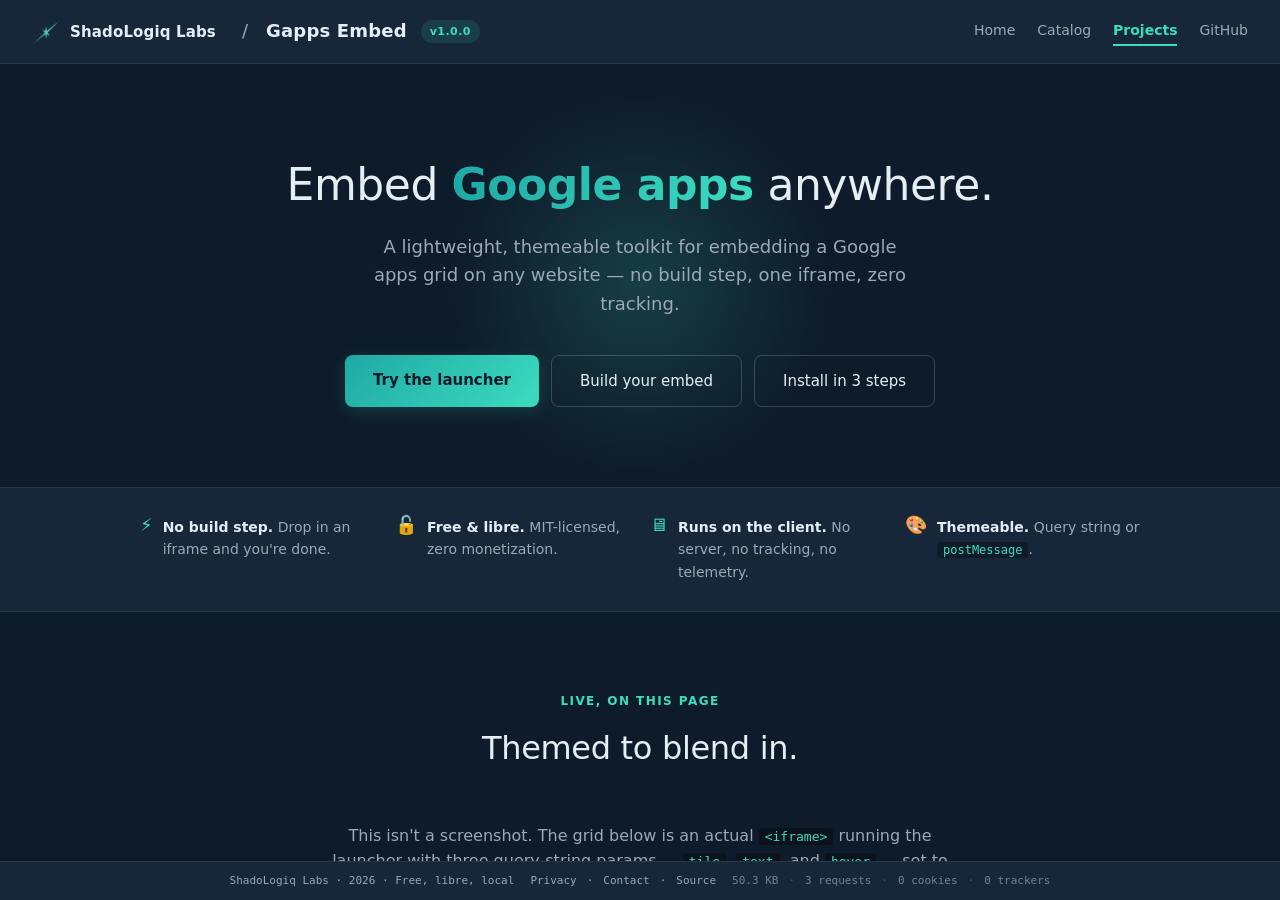
==== commit 61fa52f0: "Flare consistency: residual flare everywhere, watermark only on home Established one rule for hero d" ====
--- a/index.html
+++ b/index.html
@@ -218,10 +218,10 @@
     top: 30px;
     left: 50%;
     transform: translateX(-50%);
-    width: 340px;
-    height: 340px;
+    width: 380px;
+    height: 380px;
     background: radial-gradient(circle, rgba(60,220,192,1) 0%, rgba(60,220,192,0) 70%);
-    opacity: 0.13;
+    opacity: 0.18;
     pointer-events: none;
     z-index: 0;
   }
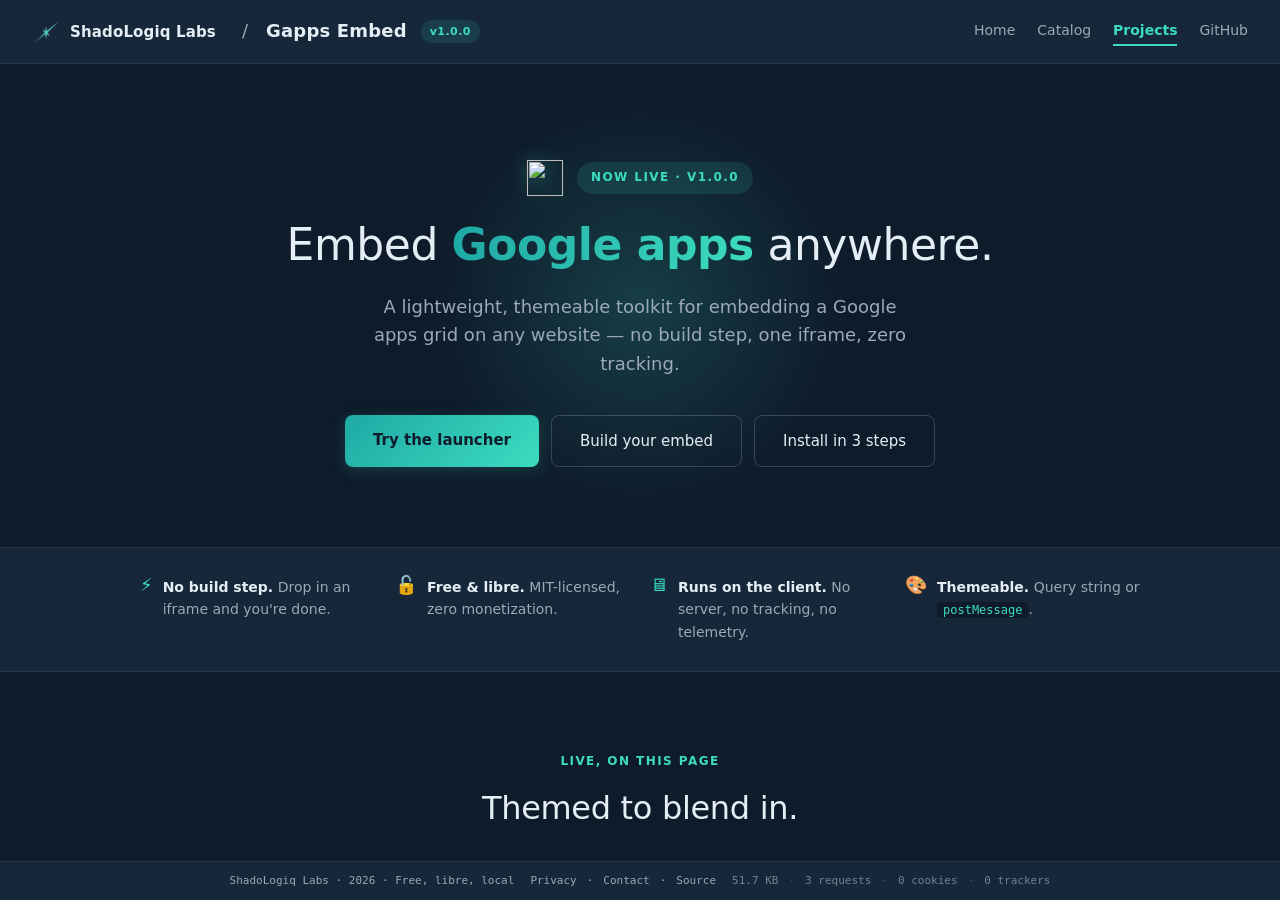
==== commit 888c5e4f: "Gapps Embed: launch treatment — ignition flare + NOW LIVE status row Gapps Embed just went live, so " ====
--- a/index.html
+++ b/index.html
@@ -210,23 +210,63 @@
     position: relative;
   }
 
-  /* Brand flare — subtle echo of the homepage's ignition flare.
-     No animation here; project pages get ambient brand presence, not ceremony. */
+  /* Ignition flare — Gapps Embed just went live, so it gets the launch
+     ceremony: the flare ignites bright on load, then settles to the 0.18
+     residual that subpages otherwise carry statically. When the next product
+     ships, this treatment moves to it and Gapps drops back to static residual. */
   .hero::before {
     content: '';
     position: absolute;
     top: 30px;
     left: 50%;
     transform: translateX(-50%);
-    width: 380px;
-    height: 380px;
+    width: 420px;
+    height: 420px;
     background: radial-gradient(circle, rgba(60,220,192,1) 0%, rgba(60,220,192,0) 70%);
     opacity: 0.18;
     pointer-events: none;
     z-index: 0;
+    animation: flare-ignite 1.6s ease-out 1 both;
+  }
+
+  @keyframes flare-ignite {
+    0%   { opacity: 0;    transform: translateX(-50%) scale(0.7); }
+    35%  { opacity: 0.55; transform: translateX(-50%) scale(1.08); }
+    100% { opacity: 0.18; transform: translateX(-50%) scale(1); }
+  }
+
+  @media (prefers-reduced-motion: reduce) {
+    .hero::before { animation: none; opacity: 0.18; }
   }
 
   .hero > * { position: relative; z-index: 1; }
+
+  /* Launch status notation — spark + "NOW LIVE" pill, teal (live) colors.
+     Mirrors the SNapp status-row, which uses amber for "coming soon." */
+  .status-row {
+    display: inline-flex;
+    align-items: center;
+    gap: 14px;
+    margin-bottom: 24px;
+  }
+  .status-spark {
+    width: 36px;
+    height: 36px;
+    filter: drop-shadow(0 2px 10px rgba(60,220,192,0.4));
+  }
+  .status-pill {
+    display: inline-flex;
+    align-items: center;
+    gap: 8px;
+    font-size: 12px;
+    font-weight: 700;
+    text-transform: uppercase;
+    letter-spacing: 0.12em;
+    color: var(--pill-text);
+    background: var(--pill-bg);
+    padding: 6px 14px;
+    border-radius: 99px;
+  }
 
   .hero h2 {
     font-size: 44px;
@@ -892,6 +932,10 @@
 <div class="content-well" id="content-well">
 
 <section class="hero" id="main">
+  <div class="status-row">
+    <img src="https://shadologiq.com/assets/sll_spark_service_mark.png" alt="" class="status-spark">
+    <div class="status-pill">Now live · v1.0.0</div>
+  </div>
   <h2>Embed <strong>Google apps</strong> anywhere.</h2>
   <p>A lightweight, themeable toolkit for embedding a Google apps grid on any website — no build step, one iframe, zero tracking.</p>
   <div class="hero-actions">
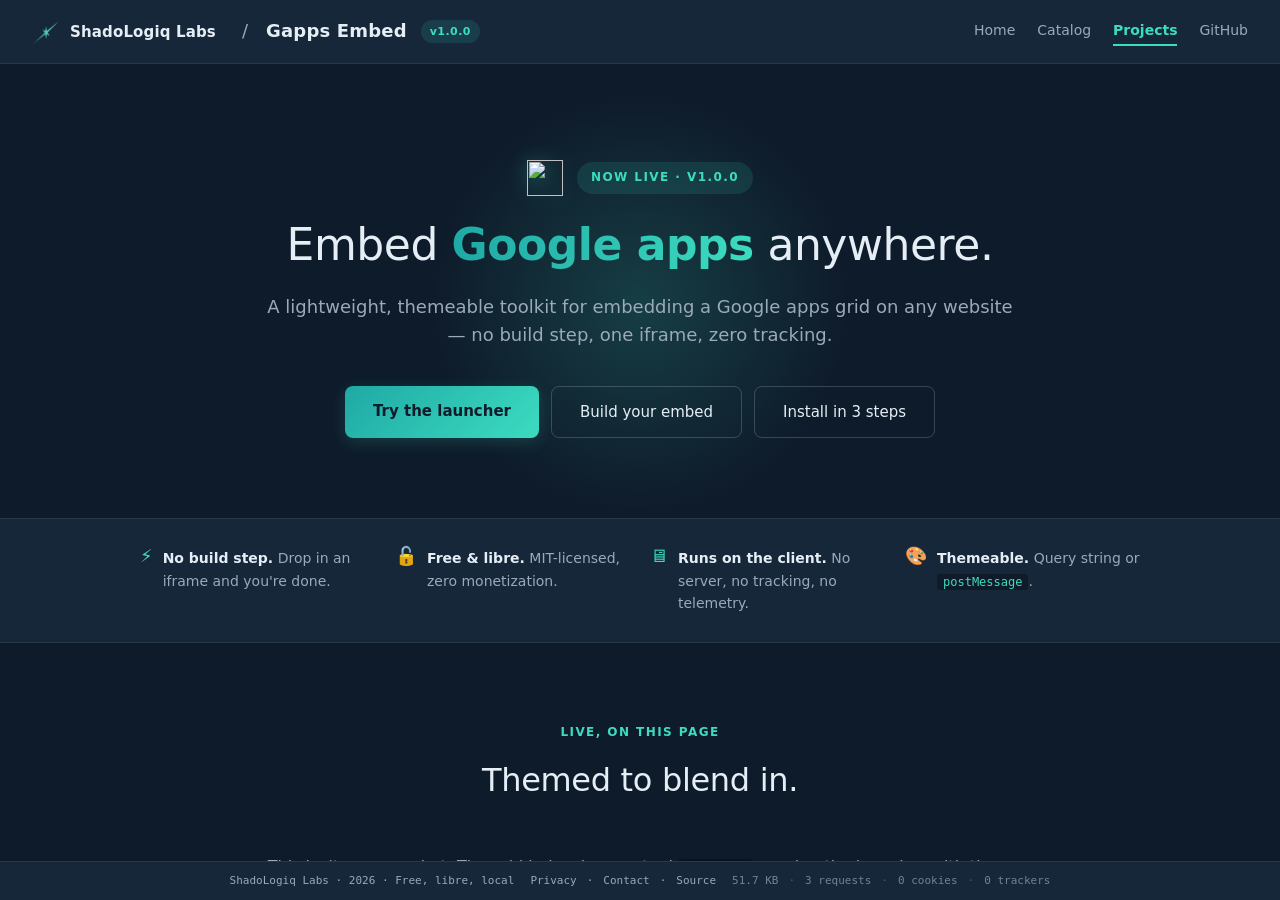
==== commit d2ebe0dd: "Set 760px (catalog hero p) as the minimum width for any text block Several paragraphs/ledes/CTA copy" ====
--- a/index.html
+++ b/index.html
@@ -287,7 +287,7 @@
   .hero p {
     font-size: 18px;
     color: var(--ink-mute);
-    max-width: 560px;
+    max-width: 760px;
     margin: 0 auto 36px;
   }
 
@@ -382,7 +382,7 @@
   .demo-lede {
     color: var(--ink-mute);
     font-size: 16px;
-    max-width: 640px;
+    max-width: 760px;
     margin: 0 auto 36px;
   }
 
@@ -532,7 +532,7 @@
   .demo-source {
     margin-top: 18px;
     text-align: left;
-    max-width: 720px;
+    max-width: 760px;
     margin-left: auto;
     margin-right: auto;
   }
@@ -592,7 +592,7 @@
   .install-lede {
     text-align: center;
     color: var(--ink-mute);
-    max-width: 580px;
+    max-width: 760px;
     margin: 0 auto 48px;
   }
 
@@ -807,7 +807,7 @@
     text-align: center;
     color: var(--ink-mute);
     margin-bottom: 40px;
-    max-width: 560px;
+    max-width: 760px;
     margin-left: auto;
     margin-right: auto;
   }
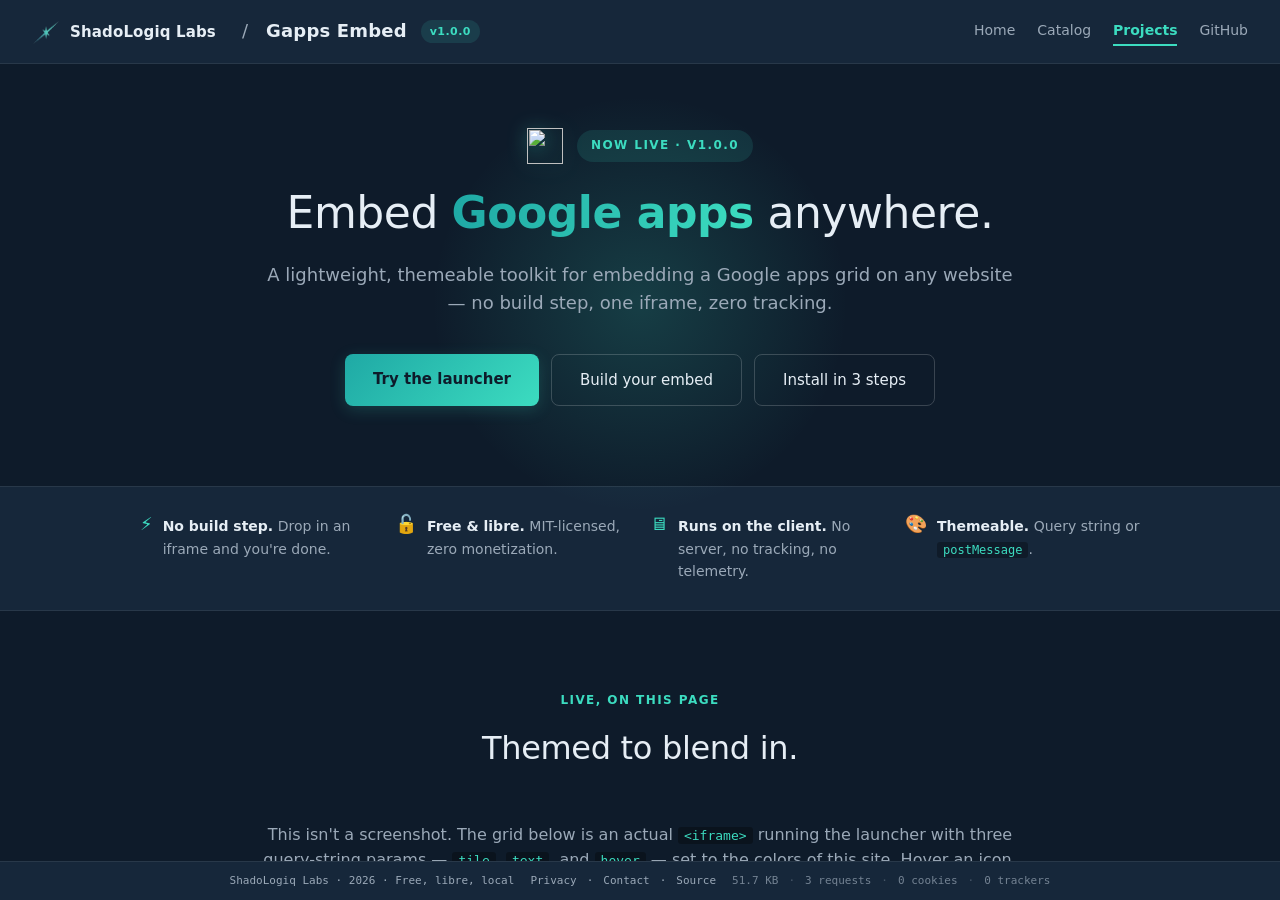
==== commit 83435027: "Normalize hero top padding to 64px (44 mobile) across all pages Gapps and snapp heroes had 96px top " ====
--- a/index.html
+++ b/index.html
@@ -204,7 +204,7 @@
   /* ── Hero ── */
   .hero {
     text-align: center;
-    padding: 96px 32px 80px;
+    padding: 64px 32px 80px;
     max-width: 1000px;
     margin: 0 auto;
     position: relative;
@@ -896,7 +896,7 @@
   @media (max-width: 640px) {
     header { height: auto; padding: 12px 18px; flex-wrap: wrap; }
     header nav { width: 100%; margin: 0; gap: 16px; }
-    .hero { padding: 60px 18px 56px; }
+    .hero { padding: 44px 18px 56px; }
     .hero h2 { font-size: 32px; }
     .hero p { font-size: 16px; }
     .live-demo, .install, .presentations, .params, footer { padding-left: 18px; padding-right: 18px; }
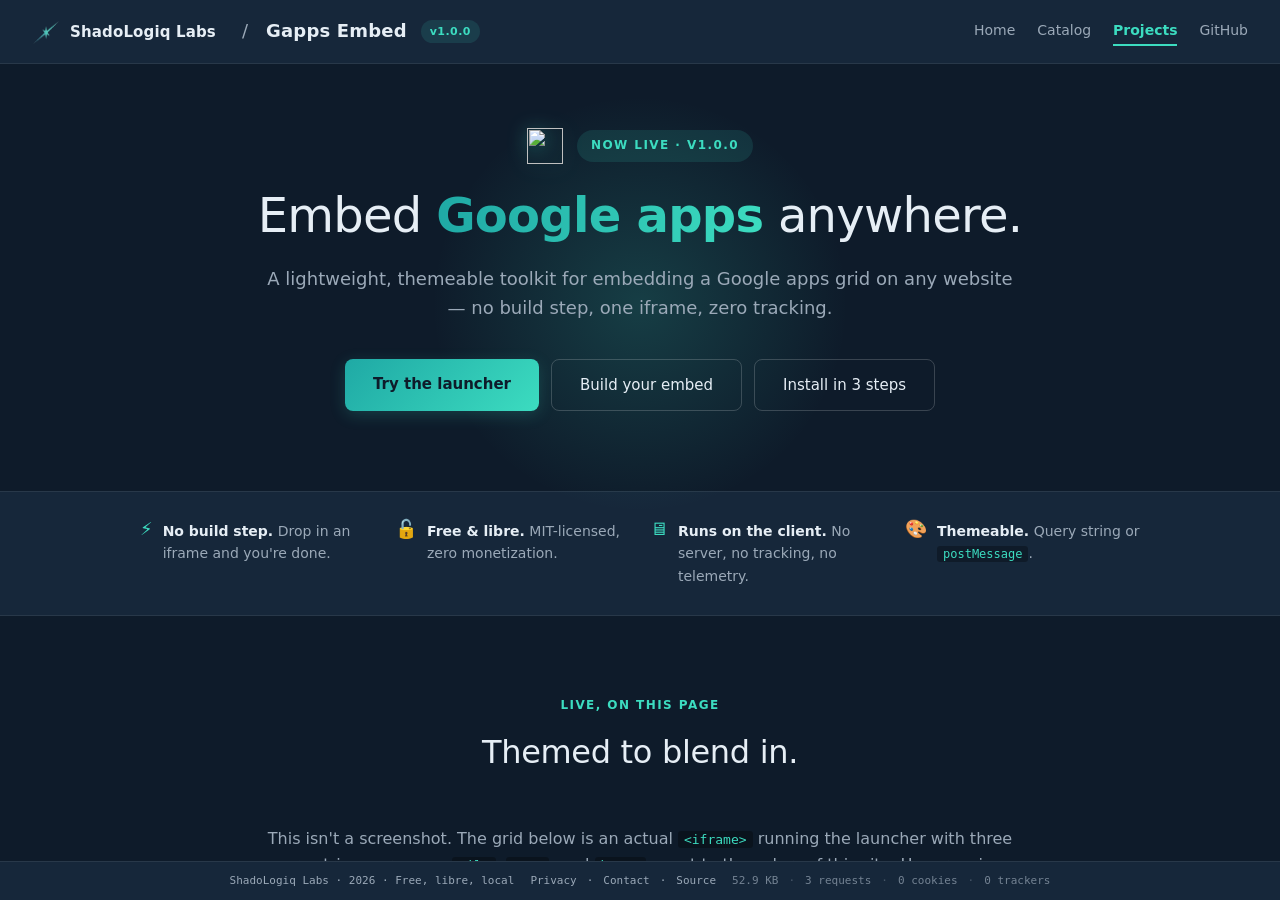
==== commit 585d09f6: "Gapps: align to content-page canon (hero h2 48px + closing CTA) Page-alignment pass. Gapps hero h2 w" ====
--- a/index.html
+++ b/index.html
@@ -269,11 +269,11 @@
   }
 
   .hero h2 {
-    font-size: 44px;
+    font-size: 48px;
     font-weight: 300;
     line-height: 1.15;
     margin-bottom: 22px;
-    letter-spacing: -0.01em;
+    letter-spacing: -0.015em;
   }
 
   .hero h2 strong {
@@ -857,6 +857,24 @@
     font-size: 13px;
     color: var(--ink-mute);
   }
+
+  /* ── Closing CTA ── canonical banded closer; lands on deep (params above
+     is navy, so alternation continues). Matches projects/home/snapp. */
+  .cta {
+    background: var(--navy-deep);
+    border-top: 1px solid var(--line); border-bottom: 1px solid var(--line);
+    padding: 56px 32px; text-align: center;
+  }
+  .cta h3 { font-size: 28px; font-weight: 300; margin-bottom: 14px; letter-spacing: -0.01em; display: inline-block; position: relative; }
+  .cta h3::before {
+    content: '';
+    position: absolute; top: -37px; left: -35px; width: 72px; height: 72px;
+    background: url('https://shadologiq.com/assets/sll_spark_service_mark.png') no-repeat center / contain;
+    filter: drop-shadow(0 2px 8px rgba(60,220,192,0.35));
+    opacity: 0.25; z-index: 0; pointer-events: none;
+  }
+  .cta h3 > span { position: relative; z-index: 1; }
+  .cta p { font-size: 16px; color: var(--ink-mute); max-width: 760px; margin: 0 auto 28px; line-height: 1.7; }
 
   /* ── Footer ── */
   /* Canonical footer strip — consistent across all ShadoLogiq Labs surfaces. */
@@ -1174,6 +1192,12 @@
   </div>
 </section>
 
+<section class="cta">
+  <h3><span>Drop it in and go.</span></h3>
+  <p>Gapps Embed is one of the tools we built ourselves — free, libre, and running entirely in your browser. See what else the lab has shipped, or the apps and tools we vet.</p>
+  <a href="https://shadologiq.com/projects/" class="btn-primary">More from the lab</a>
+</section>
+
 </div><!-- /.content-well -->
 
 <footer>
